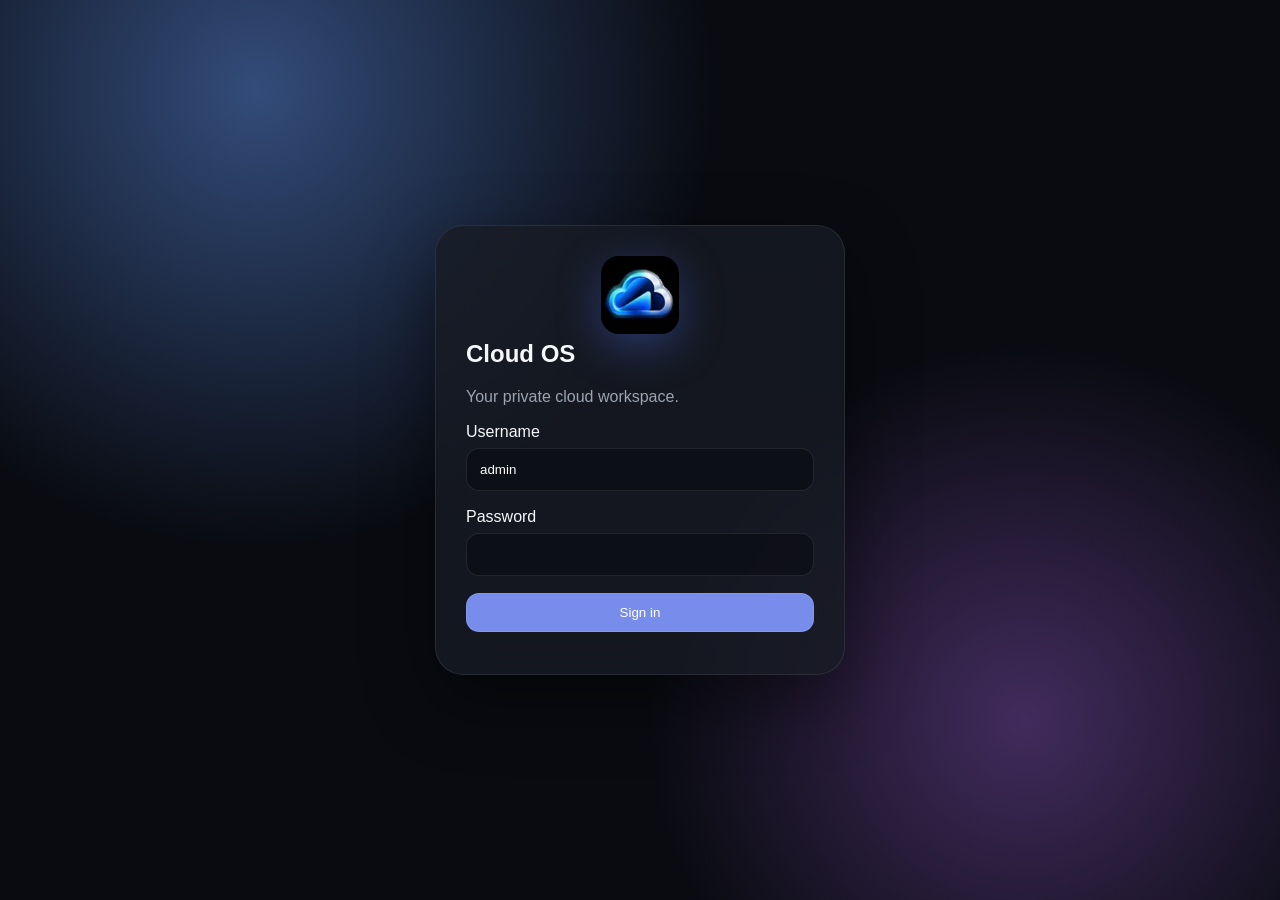
==== cloud_os/dashboard.html @ 3e68dabd "chore: complete Cloud OS application baseline" ====
<!doctype html><html><head><meta charset="utf-8"><meta name="viewport" content="width=device-width,initial-scale=1,viewport-fit=cover"><title>Cloud OS</title><style>
*{box-sizing:border-box}body{margin:0;font-family:-apple-system,BlinkMacSystemFont,"Segoe UI",sans-serif;background:#080a0f;color:#f7f8fb;min-height:100vh}.wall{position:fixed;inset:0;background:radial-gradient(circle at 20% 10%,#334c7a 0,transparent 35%),radial-gradient(circle at 80% 80%,#422b5d 0,transparent 30%),#090b11;z-index:-1}.glass{background:#181b24c7;border:1px solid #ffffff16;backdrop-filter:blur(26px);-webkit-backdrop-filter:blur(26px);box-shadow:0 25px 70px #0007}.hidden{display:none!important}.muted,.small{color:#9ca3b2}.small{font-size:12px}.btn{border:1px solid #ffffff16;background:#ffffff0d;color:white;padding:11px 14px;border-radius:13px;cursor:pointer}.primary{background:#788deb}.boot{position:fixed;inset:0;z-index:99;display:grid;place-items:center;background:#050609;transition:.65s}.boot.hide{opacity:0;visibility:hidden}.bootbox{text-align:center}.mark{width:78px;height:64px;margin:auto;display:grid;place-items:center;animation:float 1.8s ease-in-out infinite;filter:drop-shadow(0 12px 22px #5579ff55)}.mark svg,.mark img{width:100%;height:100%;object-fit:contain;border-radius:18px}.brandmark{display:flex;align-items:center;gap:10px}.brandmark svg,.brandmark img{width:30px;height:30px;object-fit:contain;border-radius:8px;filter:drop-shadow(0 6px 12px #5579ff55)}.loader{width:160px;height:4px;background:#ffffff12;border-radius:8px;margin:25px auto;overflow:hidden}.loader i{display:block;height:100%;width:45%;background:#a9b6ff;animation:load 1.2s ease-in-out infinite}.login{min-height:100dvh;display:grid;place-items:center;padding:20px}.loginbox{width:min(410px,100%);padding:30px;border-radius:28px;animation:rise .55s ease}.field{display:grid;gap:7px;margin:17px 0}.field input{border:1px solid #ffffff17;background:#080a0f88;color:white;padding:13px;border-radius:13px}.loginbox .primary{width:100%}.error{color:#ff9ca6;font-size:13px;margin-top:12px}.app{display:grid;grid-template-columns:240px 1fr;gap:14px;padding:14px;min-height:100dvh}.side{border-radius:26px;padding:18px;display:flex;flex-direction:column;position:sticky;top:14px;height:calc(100dvh - 28px)}.brand{font-weight:750;padding:8px 6px 22px}.nav{display:grid;gap:5px}.nav button{border:0;background:transparent;color:#b5bac8;text-align:left;padding:11px 12px;border-radius:12px;cursor:pointer;transition:.2s}.nav button:hover,.nav button.active{background:#ffffff12;color:white;transform:translateX(2px)}.account{margin-top:auto;border-top:1px solid #ffffff12;padding-top:14px}.main{min-width:0;padding:18px 18px 90px}.top{display:flex;justify-content:space-between;align-items:center;margin-bottom:22px}.top h1{margin:0}.online:before{content:"";display:inline-block;width:8px;height:8px;background:#62d18b;border-radius:50%;margin-right:7px}.grid{display:grid;grid-template-columns:repeat(3,minmax(0,1fr));gap:14px}.card{padding:19px;border-radius:22px;animation:rise .42s ease}.metric b{display:block;font-size:32px;margin:8px 0}.bar{height:6px;background:#ffffff10;border-radius:10px;overflow:hidden}.bar i{display:block;height:100%;background:#8fa2ff;transition:width .7s}.wide{grid-column:1/-1}.list{display:grid;gap:7px}.row{display:flex;justify-content:space-between;padding:12px;border:1px solid #ffffff10;background:#ffffff07;border-radius:13px}.terminal{background:#04060a;border:1px solid #ffffff12;border-radius:18px;overflow:hidden}.lights{padding:10px;border-bottom:1px solid #ffffff10}.lights i{display:inline-block;width:10px;height:10px;border-radius:50%;background:#ff6961;margin-right:5px}.lights i:nth-child(2){background:#ffd05a}.lights i:nth-child(3){background:#63d985}.terminal pre{min-height:300px;max-height:55vh;overflow:auto;margin:0;padding:16px;white-space:pre-wrap;font:13px ui-monospace,monospace}.termform{display:flex;border-top:1px solid #ffffff10}.termform input{flex:1;background:transparent;border:0;color:white;padding:14px}.termform button{background:#ffffff0c;color:white;border:0;padding:0 18px}.mobile{display:none}.hamb{display:none;border:1px solid #ffffff16;background:#ffffff0d;color:white;width:42px;height:42px;border-radius:12px;font-size:22px;line-height:1;cursor:pointer}@keyframes load{from{transform:translateX(-120%)}to{transform:translateX(260%)}}@keyframes float{50%{transform:translateY(-7px)}}@keyframes rise{from{opacity:0;transform:translateY(12px) scale(.985)}to{opacity:1;transform:none}}@media(prefers-reduced-motion:reduce){*{animation:none!important;transition:none!important}}@media(max-width:760px){.app{display:block;padding:0}.side{display:none}.main{padding:20px 14px 70px}.grid{grid-template-columns:1fr}.wide{grid-column:auto}.hamb{display:block}.mobile{display:none;position:fixed;top:72px;right:14px;left:auto;bottom:auto;width:min(280px,calc(100% - 28px));z-index:30;border-radius:19px;padding:8px;flex-direction:column;box-shadow:0 24px 60px #000a}.mobile.open{display:flex;animation:rise .2s ease}.mobile button{border:0;background:transparent;color:#aeb3c0;padding:12px;border-radius:11px;font-size:14px;text-align:left}.mobile button.active{background:#ffffff13;color:white}}
</style></head><body><div class="wall"></div><div id="boot" class="boot"><div class="bootbox"><div class="mark"><img src="[data-uri]" alt="Cloud OS"></div><h2>Cloud OS</h2><div class="loader"><i></i></div><div class="muted">Starting your cloud workspace…</div></div></div><section id="login" class="login hidden"><form id="lf" class="loginbox glass"><div class="mark"><img src="[data-uri]" alt="Cloud OS"></div><h1>Cloud OS</h1><p class="muted">Your private cloud workspace.</p><label class="field">Username<input id="u" value="admin"></label><label class="field">Password<input id="p" type="password"></label><button class="btn primary">Sign in</button><div id="err" class="error"></div></form></section><section id="app" class="app hidden"><aside class="side glass"><div class="brand brandmark"><img src="[data-uri]" alt=""><span>Cloud OS</span></div><nav id="nav" class="nav"></nav><div class="account"><b id="who"></b><div id="role" class="small"></div><button id="logout" class="btn">Sign out</button></div></aside><main class="main"><header class="top"><div><div class="small">Personal cloud server</div><h1 id="title">Overview</h1></div><div style="display:flex;align-items:center;gap:10px"><div class="online small">Online</div><button id="hamb" class="hamb" type="button" aria-label="Open navigation" aria-expanded="false">☰</button></div></header><div id="content"></div></main><nav id="mobile" class="mobile glass"></nav></section>
<script>
const pages=["overview","files","terminal","ai","backups","users","audit","integrations","settings"];let me,page="overview";const q=s=>document.querySelector(s),E=s=>String(s??"").replace(/[&<>]/g,c=>({"&":"&amp;","<":"&lt;",">":"&gt;"}[c]));async function api(u,o={}){let r=await fetch(u,{credentials:"same-origin",...o}),d=await r.json();if(!r.ok)throw(d.detail?.error||d.error||{code:"SYS-001",message:"Request failed"});return d}function nav(){let f=x=>'<button data-p="'+x+'" class="'+(x===page?"active":"")+'">'+x[0].toUpperCase()+x.slice(1)+"</button>";q("#nav").innerHTML=pages.map(f).join("");q("#mobile").innerHTML=pages.map(f).join("");document.querySelectorAll("[data-p]").forEach(b=>b.onclick=()=>{q("#mobile").classList.remove("open");q("#hamb").setAttribute("aria-expanded","false");open(b.dataset.p)})}function show(){q("#login").classList.add("hidden");q("#app").classList.remove("hidden");q("#who").textContent=me.username;q("#role").textContent=me.role;nav();open("overview")}async function start(){setTimeout(()=>q("#boot").classList.add("hide"),650);try{me=await api("/api/me");show()}catch(e){q("#login").classList.remove("hidden")}}q("#lf").onsubmit=async e=>{e.preventDefault();try{let d=await api("/api/login",{method:"POST",headers:{"Content-Type":"application/json"},body:JSON.stringify({username:q("#u").value,password:q("#p").value})});me=d.user;show()}catch(x){q("#err").textContent=x.code+": "+x.message}};q("#hamb").onclick=()=>{let o=q("#mobile").classList.toggle("open");q("#hamb").setAttribute("aria-expanded",String(o));q("#hamb").textContent=o?"×":"☰"};q("#logout").onclick=async()=>{await api("/api/logout",{method:"POST"});location.reload()};function open(p){page=p;nav();q("#title").textContent=p[0].toUpperCase()+p.slice(1);({overview,files,terminal,ai,backups,users,audit,integrations,settings}[p])().catch(x=>q("#content").innerHTML='<div class="card glass">'+E(x.code)+": "+E(x.message)+"</div>")}async function overview(){let d=await api("/api/system"),b=await api("/api/booster");q("#content").innerHTML='<div class="card glass wide" style="margin-bottom:14px"><div class="row"><div><b>Performance Booster</b><div class="small">Raises Cloud OS process scheduling priority. No overclocking.</div></div><button id="boost" class="btn primary">'+(b.mode==="boosted"?"Return Normal":"Boost Cloud OS")+'</button></div></div>'+'<div class="grid">'+[["CPU",d.cpu],["Memory",d.ram],["Storage",d.disk]].map(x=>'<div class="card glass metric"><span class="muted">'+x[0]+'</span><b>'+Math.round(x[1])+'%</b><div class="bar"><i style="width:'+x[1]+'%"></i></div></div>').join("")+'<div class="card glass wide">'+E(d.platform)+' · Cloud OS v'+E(d.version)+' · uptime '+Math.floor(d.uptime/60)+' min</div></div>'}async function files(){let a=await api("/api/files");q("#content").innerHTML='<div class="card glass"><h3>Files</h3><div class="list">'+a.map(x=>'<div class="row"><span>'+E(x.name)+'</span><span class="small">'+(x.directory?"Folder":E(x.size)+" bytes")+'</span></div>').join("")+'</div></div>'}async function terminal(){let s=await api("/api/terminal/shells");q("#content").innerHTML='<div class="terminal"><div class="lights"><i></i><i></i><i></i> '+E(s.shells.join(", "))+'</div><pre id="out">Cloud OS terminal\n</pre><form id="tf" class="termform"><input id="cmd" placeholder="Enter command…"><button>Run</button></form></div>';q("#tf").onsubmit=async e=>{e.preventDefault();let c=q("#cmd").value;q("#cmd").value="";q("#out").textContent+="> "+c+"\n";try{let r=await api("/api/terminal",{method:"POST",headers:{"Content-Type":"application/json"},body:JSON.stringify({command:c,shell:s.shells[0]})});q("#out").textContent+=(r.stdout||"")+(r.stderr||"")}catch(x){q("#out").textContent+=x.code+": "+x.message+"\n"}}}async function ai(){let s=await api("/api/ai/status");q("#content").innerHTML='<div class="grid"><div class="card glass wide"><h3>Cloud OS AI Help</h3><p class="muted">Uses Cloud OS Markdown documentation as local reference context. API keys stay server-side.</p><div class="row"><select id="provider" class="btn">'+Object.entries(s).map(([k,v])=>'<option value="'+k+'">'+k+(v.configured?" · configured":" · not configured")+'</option>').join("")+'</select><button id="setupAI" class="btn">Configure provider</button></div><textarea id="question" style="width:100%;min-height:120px;margin-top:12px;background:#080a0f88;color:white;border:1px solid #ffffff17;border-radius:13px;padding:13px" placeholder="Ask about an error, setup issue, or Cloud OS feature…"></textarea><button id="askAI" class="btn primary" style="margin-top:10px">Ask Cloud OS AI</button><pre id="answer" style="white-space:pre-wrap;line-height:1.55"></pre></div></div>';q("#setupAI").onclick=async()=>{let provider=q("#provider").value,key=prompt("Paste "+provider+" API key. It will be sent only to your Cloud OS server."),model=prompt("Model name (leave blank for default)","");if(!key)return;try{await api("/api/ai/configure",{method:"POST",headers:{"Content-Type":"application/json"},body:JSON.stringify({provider,api_key:key,model:model||""})});ai()}catch(e){alert(e.code+": "+e.message)}};q("#askAI").onclick=async()=>{let prompt=q("#question").value.trim();if(!prompt)return;q("#answer").textContent="Thinking…";try{let r=await api("/api/ai/help",{method:"POST",headers:{"Content-Type":"application/json"},body:JSON.stringify({provider:q("#provider").value,prompt})});q("#answer").textContent=r.answer}catch(e){q("#answer").textContent=e.code+": "+e.message}}}
async function backups(){let a=await api("/api/backups");q("#content").innerHTML='<div class="card glass"><h3>Backups</h3><div class="list">'+a.map(x=>'<div class="row">'+E(x)+'</div>').join("")+'</div></div>'}async function users(){let a=await api("/api/users");q("#content").innerHTML='<div class="card glass"><h3>Users</h3><div class="list">'+a.map(x=>'<div class="row"><span>'+E(x.username)+'</span><span>'+E(x.role)+'</span></div>').join("")+'</div></div>'}async function audit(){let a=await api("/api/audit");q("#content").innerHTML='<div class="card glass"><h3>Audit</h3><div class="list">'+a.slice().reverse().map(x=>'<div class="row"><span>'+E(x.action)+'</span><span class="small">'+E(x.time)+'</span></div>').join("")+'</div></div>'}async function integrations(){let d=await api("/api/integrations");q("#content").innerHTML='<div class="grid">'+Object.entries(d).map(([k,v])=>'<div class="card glass"><h3>'+E(k)+'</h3><pre>'+E(JSON.stringify(v,null,2))+'</pre></div>').join("")+'</div>'}async function settings(){let d=await api("/api/doctor");q("#content").innerHTML='<div class="card glass"><h3>System health</h3><div class="list">'+d.checks.map(x=>'<div class="row"><span>'+E(x.name)+'</span><span>'+(x.ok?"PASS":"WARN")+'</span></div>').join("")+'</div></div>'}start();
</script></body></html>
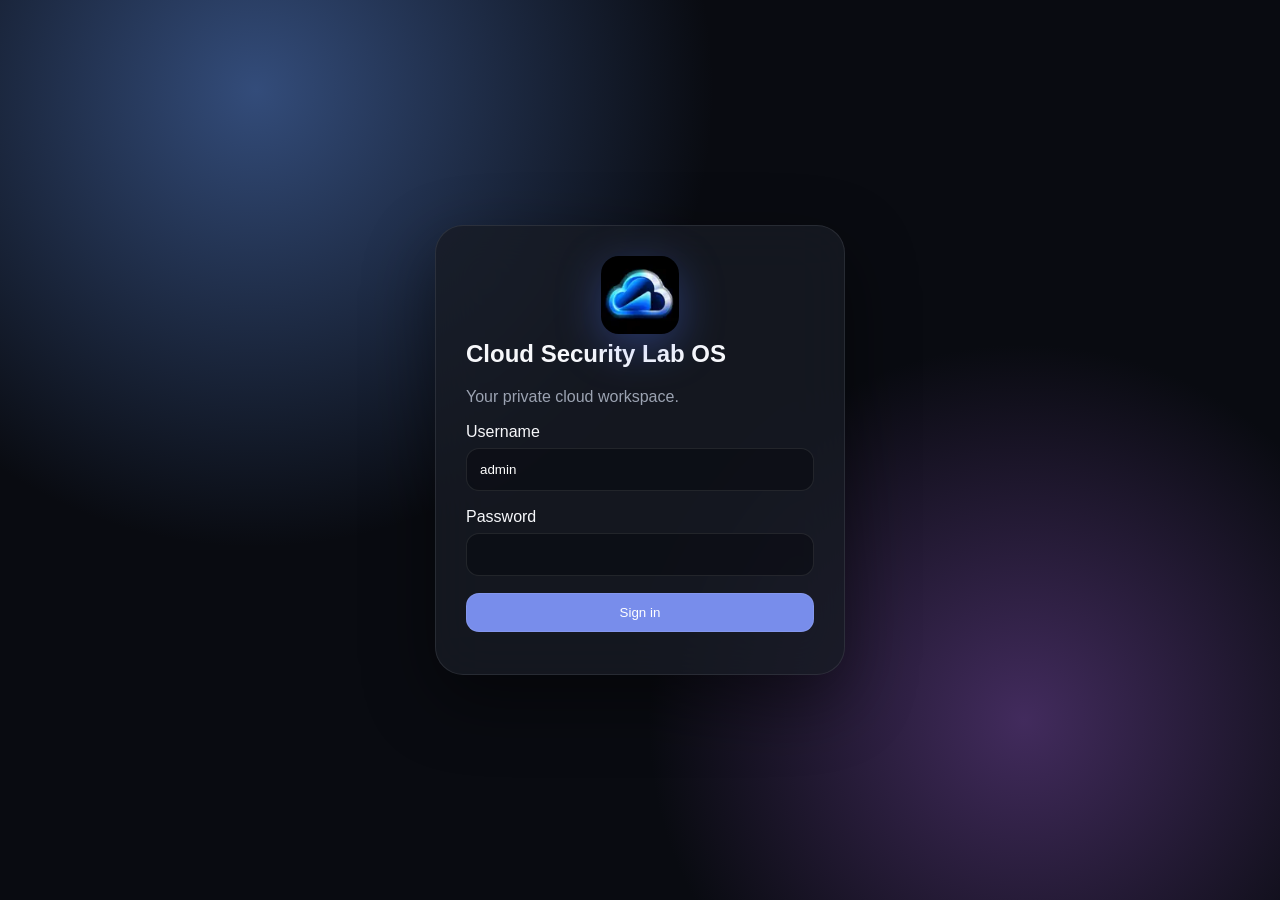
==== commit c8382439: "feat: build real Cloud Security Lab OS" ====
--- a/cloud_os/dashboard.html
+++ b/cloud_os/dashboard.html
@@ -1,7 +1,8 @@
-<!doctype html><html><head><meta charset="utf-8"><meta name="viewport" content="width=device-width,initial-scale=1,viewport-fit=cover"><title>Cloud OS</title><style>
+<!doctype html><html><head><meta charset="utf-8"><meta name="viewport" content="width=device-width,initial-scale=1,viewport-fit=cover"><title>Cloud Security Lab OS</title><style>
 *{box-sizing:border-box}body{margin:0;font-family:-apple-system,BlinkMacSystemFont,"Segoe UI",sans-serif;background:#080a0f;color:#f7f8fb;min-height:100vh}.wall{position:fixed;inset:0;background:radial-gradient(circle at 20% 10%,#334c7a 0,transparent 35%),radial-gradient(circle at 80% 80%,#422b5d 0,transparent 30%),#090b11;z-index:-1}.glass{background:#181b24c7;border:1px solid #ffffff16;backdrop-filter:blur(26px);-webkit-backdrop-filter:blur(26px);box-shadow:0 25px 70px #0007}.hidden{display:none!important}.muted,.small{color:#9ca3b2}.small{font-size:12px}.btn{border:1px solid #ffffff16;background:#ffffff0d;color:white;padding:11px 14px;border-radius:13px;cursor:pointer}.primary{background:#788deb}.boot{position:fixed;inset:0;z-index:99;display:grid;place-items:center;background:#050609;transition:.65s}.boot.hide{opacity:0;visibility:hidden}.bootbox{text-align:center}.mark{width:78px;height:64px;margin:auto;display:grid;place-items:center;animation:float 1.8s ease-in-out infinite;filter:drop-shadow(0 12px 22px #5579ff55)}.mark svg,.mark img{width:100%;height:100%;object-fit:contain;border-radius:18px}.brandmark{display:flex;align-items:center;gap:10px}.brandmark svg,.brandmark img{width:30px;height:30px;object-fit:contain;border-radius:8px;filter:drop-shadow(0 6px 12px #5579ff55)}.loader{width:160px;height:4px;background:#ffffff12;border-radius:8px;margin:25px auto;overflow:hidden}.loader i{display:block;height:100%;width:45%;background:#a9b6ff;animation:load 1.2s ease-in-out infinite}.login{min-height:100dvh;display:grid;place-items:center;padding:20px}.loginbox{width:min(410px,100%);padding:30px;border-radius:28px;animation:rise .55s ease}.field{display:grid;gap:7px;margin:17px 0}.field input{border:1px solid #ffffff17;background:#080a0f88;color:white;padding:13px;border-radius:13px}.loginbox .primary{width:100%}.error{color:#ff9ca6;font-size:13px;margin-top:12px}.app{display:grid;grid-template-columns:240px 1fr;gap:14px;padding:14px;min-height:100dvh}.side{border-radius:26px;padding:18px;display:flex;flex-direction:column;position:sticky;top:14px;height:calc(100dvh - 28px)}.brand{font-weight:750;padding:8px 6px 22px}.nav{display:grid;gap:5px}.nav button{border:0;background:transparent;color:#b5bac8;text-align:left;padding:11px 12px;border-radius:12px;cursor:pointer;transition:.2s}.nav button:hover,.nav button.active{background:#ffffff12;color:white;transform:translateX(2px)}.account{margin-top:auto;border-top:1px solid #ffffff12;padding-top:14px}.main{min-width:0;padding:18px 18px 90px}.top{display:flex;justify-content:space-between;align-items:center;margin-bottom:22px}.top h1{margin:0}.online:before{content:"";display:inline-block;width:8px;height:8px;background:#62d18b;border-radius:50%;margin-right:7px}.grid{display:grid;grid-template-columns:repeat(3,minmax(0,1fr));gap:14px}.card{padding:19px;border-radius:22px;animation:rise .42s ease}.metric b{display:block;font-size:32px;margin:8px 0}.bar{height:6px;background:#ffffff10;border-radius:10px;overflow:hidden}.bar i{display:block;height:100%;background:#8fa2ff;transition:width .7s}.wide{grid-column:1/-1}.list{display:grid;gap:7px}.row{display:flex;justify-content:space-between;padding:12px;border:1px solid #ffffff10;background:#ffffff07;border-radius:13px}.terminal{background:#04060a;border:1px solid #ffffff12;border-radius:18px;overflow:hidden}.lights{padding:10px;border-bottom:1px solid #ffffff10}.lights i{display:inline-block;width:10px;height:10px;border-radius:50%;background:#ff6961;margin-right:5px}.lights i:nth-child(2){background:#ffd05a}.lights i:nth-child(3){background:#63d985}.terminal pre{min-height:300px;max-height:55vh;overflow:auto;margin:0;padding:16px;white-space:pre-wrap;font:13px ui-monospace,monospace}.termform{display:flex;border-top:1px solid #ffffff10}.termform input{flex:1;background:transparent;border:0;color:white;padding:14px}.termform button{background:#ffffff0c;color:white;border:0;padding:0 18px}.mobile{display:none}.hamb{display:none;border:1px solid #ffffff16;background:#ffffff0d;color:white;width:42px;height:42px;border-radius:12px;font-size:22px;line-height:1;cursor:pointer}@keyframes load{from{transform:translateX(-120%)}to{transform:translateX(260%)}}@keyframes float{50%{transform:translateY(-7px)}}@keyframes rise{from{opacity:0;transform:translateY(12px) scale(.985)}to{opacity:1;transform:none}}@media(prefers-reduced-motion:reduce){*{animation:none!important;transition:none!important}}@media(max-width:760px){.app{display:block;padding:0}.side{display:none}.main{padding:20px 14px 70px}.grid{grid-template-columns:1fr}.wide{grid-column:auto}.hamb{display:block}.mobile{display:none;position:fixed;top:72px;right:14px;left:auto;bottom:auto;width:min(280px,calc(100% - 28px));z-index:30;border-radius:19px;padding:8px;flex-direction:column;box-shadow:0 24px 60px #000a}.mobile.open{display:flex;animation:rise .2s ease}.mobile button{border:0;background:transparent;color:#aeb3c0;padding:12px;border-radius:11px;font-size:14px;text-align:left}.mobile button.active{background:#ffffff13;color:white}}
-</style></head><body><div class="wall"></div><div id="boot" class="boot"><div class="bootbox"><div class="mark"><img src="[data-uri]" alt="Cloud OS"></div><h2>Cloud OS</h2><div class="loader"><i></i></div><div class="muted">Starting your cloud workspace…</div></div></div><section id="login" class="login hidden"><form id="lf" class="loginbox glass"><div class="mark"><img src="[data-uri]" alt="Cloud OS"></div><h1>Cloud OS</h1><p class="muted">Your private cloud workspace.</p><label class="field">Username<input id="u" value="admin"></label><label class="field">Password<input id="p" type="password"></label><button class="btn primary">Sign in</button><div id="err" class="error"></div></form></section><section id="app" class="app hidden"><aside class="side glass"><div class="brand brandmark"><img src="[data-uri]" alt=""><span>Cloud OS</span></div><nav id="nav" class="nav"></nav><div class="account"><b id="who"></b><div id="role" class="small"></div><button id="logout" class="btn">Sign out</button></div></aside><main class="main"><header class="top"><div><div class="small">Personal cloud server</div><h1 id="title">Overview</h1></div><div style="display:flex;align-items:center;gap:10px"><div class="online small">Online</div><button id="hamb" class="hamb" type="button" aria-label="Open navigation" aria-expanded="false">☰</button></div></header><div id="content"></div></main><nav id="mobile" class="mobile glass"></nav></section>
+</style></head><body><div class="wall"></div><div id="boot" class="boot"><div class="bootbox"><div class="mark"><img src="[data-uri]" alt="Cloud OS"></div><h2>Cloud Security Lab OS</h2><div class="loader"><i></i></div><div class="muted">Starting your cloud workspace…</div></div></div><section id="login" class="login hidden"><form id="lf" class="loginbox glass"><div class="mark"><img src="[data-uri]" alt="Cloud OS"></div><h1>Cloud Security Lab OS</h1><p class="muted">Your private cloud workspace.</p><label class="field">Username<input id="u" value="admin"></label><label class="field">Password<input id="p" type="password"></label><button class="btn primary">Sign in</button><div id="err" class="error"></div></form></section><section id="app" class="app hidden"><aside class="side glass"><div class="brand brandmark"><img src="[data-uri]" alt=""><span>Cloud Security Lab OS</span></div><nav id="nav" class="nav"></nav><div class="account"><b id="who"></b><div id="role" class="small"></div><button id="logout" class="btn">Sign out</button></div></aside><main class="main"><header class="top"><div><div class="small">Cloud security workstation</div><h1 id="title">Overview</h1></div><div style="display:flex;align-items:center;gap:10px"><div class="online small">Online</div><button id="hamb" class="hamb" type="button" aria-label="Open navigation" aria-expanded="false">☰</button></div></header><div id="content"></div></main><nav id="mobile" class="mobile glass"></nav></section>
 <script>
-const pages=["overview","files","terminal","ai","backups","users","audit","integrations","settings"];let me,page="overview";const q=s=>document.querySelector(s),E=s=>String(s??"").replace(/[&<>]/g,c=>({"&":"&amp;","<":"&lt;",">":"&gt;"}[c]));async function api(u,o={}){let r=await fetch(u,{credentials:"same-origin",...o}),d=await r.json();if(!r.ok)throw(d.detail?.error||d.error||{code:"SYS-001",message:"Request failed"});return d}function nav(){let f=x=>'<button data-p="'+x+'" class="'+(x===page?"active":"")+'">'+x[0].toUpperCase()+x.slice(1)+"</button>";q("#nav").innerHTML=pages.map(f).join("");q("#mobile").innerHTML=pages.map(f).join("");document.querySelectorAll("[data-p]").forEach(b=>b.onclick=()=>{q("#mobile").classList.remove("open");q("#hamb").setAttribute("aria-expanded","false");open(b.dataset.p)})}function show(){q("#login").classList.add("hidden");q("#app").classList.remove("hidden");q("#who").textContent=me.username;q("#role").textContent=me.role;nav();open("overview")}async function start(){setTimeout(()=>q("#boot").classList.add("hide"),650);try{me=await api("/api/me");show()}catch(e){q("#login").classList.remove("hidden")}}q("#lf").onsubmit=async e=>{e.preventDefault();try{let d=await api("/api/login",{method:"POST",headers:{"Content-Type":"application/json"},body:JSON.stringify({username:q("#u").value,password:q("#p").value})});me=d.user;show()}catch(x){q("#err").textContent=x.code+": "+x.message}};q("#hamb").onclick=()=>{let o=q("#mobile").classList.toggle("open");q("#hamb").setAttribute("aria-expanded",String(o));q("#hamb").textContent=o?"×":"☰"};q("#logout").onclick=async()=>{await api("/api/logout",{method:"POST"});location.reload()};function open(p){page=p;nav();q("#title").textContent=p[0].toUpperCase()+p.slice(1);({overview,files,terminal,ai,backups,users,audit,integrations,settings}[p])().catch(x=>q("#content").innerHTML='<div class="card glass">'+E(x.code)+": "+E(x.message)+"</div>")}async function overview(){let d=await api("/api/system"),b=await api("/api/booster");q("#content").innerHTML='<div class="card glass wide" style="margin-bottom:14px"><div class="row"><div><b>Performance Booster</b><div class="small">Raises Cloud OS process scheduling priority. No overclocking.</div></div><button id="boost" class="btn primary">'+(b.mode==="boosted"?"Return Normal":"Boost Cloud OS")+'</button></div></div>'+'<div class="grid">'+[["CPU",d.cpu],["Memory",d.ram],["Storage",d.disk]].map(x=>'<div class="card glass metric"><span class="muted">'+x[0]+'</span><b>'+Math.round(x[1])+'%</b><div class="bar"><i style="width:'+x[1]+'%"></i></div></div>').join("")+'<div class="card glass wide">'+E(d.platform)+' · Cloud OS v'+E(d.version)+' · uptime '+Math.floor(d.uptime/60)+' min</div></div>'}async function files(){let a=await api("/api/files");q("#content").innerHTML='<div class="card glass"><h3>Files</h3><div class="list">'+a.map(x=>'<div class="row"><span>'+E(x.name)+'</span><span class="small">'+(x.directory?"Folder":E(x.size)+" bytes")+'</span></div>').join("")+'</div></div>'}async function terminal(){let s=await api("/api/terminal/shells");q("#content").innerHTML='<div class="terminal"><div class="lights"><i></i><i></i><i></i> '+E(s.shells.join(", "))+'</div><pre id="out">Cloud OS terminal\n</pre><form id="tf" class="termform"><input id="cmd" placeholder="Enter command…"><button>Run</button></form></div>';q("#tf").onsubmit=async e=>{e.preventDefault();let c=q("#cmd").value;q("#cmd").value="";q("#out").textContent+="> "+c+"\n";try{let r=await api("/api/terminal",{method:"POST",headers:{"Content-Type":"application/json"},body:JSON.stringify({command:c,shell:s.shells[0]})});q("#out").textContent+=(r.stdout||"")+(r.stderr||"")}catch(x){q("#out").textContent+=x.code+": "+x.message+"\n"}}}async function ai(){let s=await api("/api/ai/status");q("#content").innerHTML='<div class="grid"><div class="card glass wide"><h3>Cloud OS AI Help</h3><p class="muted">Uses Cloud OS Markdown documentation as local reference context. API keys stay server-side.</p><div class="row"><select id="provider" class="btn">'+Object.entries(s).map(([k,v])=>'<option value="'+k+'">'+k+(v.configured?" · configured":" · not configured")+'</option>').join("")+'</select><button id="setupAI" class="btn">Configure provider</button></div><textarea id="question" style="width:100%;min-height:120px;margin-top:12px;background:#080a0f88;color:white;border:1px solid #ffffff17;border-radius:13px;padding:13px" placeholder="Ask about an error, setup issue, or Cloud OS feature…"></textarea><button id="askAI" class="btn primary" style="margin-top:10px">Ask Cloud OS AI</button><pre id="answer" style="white-space:pre-wrap;line-height:1.55"></pre></div></div>';q("#setupAI").onclick=async()=>{let provider=q("#provider").value,key=prompt("Paste "+provider+" API key. It will be sent only to your Cloud OS server."),model=prompt("Model name (leave blank for default)","");if(!key)return;try{await api("/api/ai/configure",{method:"POST",headers:{"Content-Type":"application/json"},body:JSON.stringify({provider,api_key:key,model:model||""})});ai()}catch(e){alert(e.code+": "+e.message)}};q("#askAI").onclick=async()=>{let prompt=q("#question").value.trim();if(!prompt)return;q("#answer").textContent="Thinking…";try{let r=await api("/api/ai/help",{method:"POST",headers:{"Content-Type":"application/json"},body:JSON.stringify({provider:q("#provider").value,prompt})});q("#answer").textContent=r.answer}catch(e){q("#answer").textContent=e.code+": "+e.message}}}
+const pages=["overview","labs","files","terminal","ai","backups","users","audit","integrations","settings"];let me,page="overview";const q=s=>document.querySelector(s),E=s=>String(s??"").replace(/[&<>]/g,c=>({"&":"&amp;","<":"&lt;",">":"&gt;"}[c]));async function api(u,o={}){let r=await fetch(u,{credentials:"same-origin",...o}),d=await r.json();if(!r.ok)throw(d.detail?.error||d.error||{code:"SYS-001",message:"Request failed"});return d}function nav(){let f=x=>'<button data-p="'+x+'" class="'+(x===page?"active":"")+'">'+x[0].toUpperCase()+x.slice(1)+"</button>";q("#nav").innerHTML=pages.map(f).join("");q("#mobile").innerHTML=pages.map(f).join("");document.querySelectorAll("[data-p]").forEach(b=>b.onclick=()=>{q("#mobile").classList.remove("open");q("#hamb").setAttribute("aria-expanded","false");open(b.dataset.p)})}function show(){q("#login").classList.add("hidden");q("#app").classList.remove("hidden");q("#who").textContent=me.username;q("#role").textContent=me.role;nav();open("overview")}async function start(){setTimeout(()=>q("#boot").classList.add("hide"),650);try{me=await api("/api/me");show()}catch(e){q("#login").classList.remove("hidden")}}q("#lf").onsubmit=async e=>{e.preventDefault();try{let d=await api("/api/login",{method:"POST",headers:{"Content-Type":"application/json"},body:JSON.stringify({username:q("#u").value,password:q("#p").value})});me=d.user;show()}catch(x){q("#err").textContent=x.code+": "+x.message}};q("#hamb").onclick=()=>{let o=q("#mobile").classList.toggle("open");q("#hamb").setAttribute("aria-expanded",String(o));q("#hamb").textContent=o?"×":"☰"};q("#logout").onclick=async()=>{await api("/api/logout",{method:"POST"});location.reload()};function open(p){page=p;nav();q("#title").textContent=p[0].toUpperCase()+p.slice(1);({overview,labs,files,terminal,ai,backups,users,audit,integrations,settings}[p])().catch(x=>q("#content").innerHTML='<div class="card glass">'+E(x.code)+": "+E(x.message)+"</div>")}async function overview(){let d=await api("/api/system"),b=await api("/api/booster");q("#content").innerHTML='<div class="card glass wide" style="margin-bottom:14px"><div class="row"><div><b>Performance Booster</b><div class="small">Raises Cloud OS process scheduling priority. No overclocking.</div></div><button id="boost" class="btn primary">'+(b.mode==="boosted"?"Return Normal":"Boost Cloud OS")+'</button></div></div>'+'<div class="grid">'+[["CPU",d.cpu],["Memory",d.ram],["Storage",d.disk]].map(x=>'<div class="card glass metric"><span class="muted">'+x[0]+'</span><b>'+Math.round(x[1])+'%</b><div class="bar"><i style="width:'+x[1]+'%"></i></div></div>').join("")+'<div class="card glass wide">'+E(d.platform)+' · Cloud OS v'+E(d.version)+' · uptime '+Math.floor(d.uptime/60)+' min</div></div>'}async function labs(){let a=await api("/api/labs"),p=await api("/api/labs/progress"),c=await api("/api/cloud/status");q("#content").innerHTML='<div class="card glass wide" style="margin-bottom:14px"><h3>Real Cloud Connections</h3><div class="row"><span>AWS CLI</span><span>'+(c.aws.authenticated?"Authenticated":c.aws.installed?"Sign-in required":"Not installed")+'</span></div><div class="row"><span>Azure CLI</span><span>'+(c.azure.authenticated?"Authenticated":c.azure.installed?"Sign-in required":"Not installed")+'</span></div></div><div class="grid">'+a.map(x=>'<div class="card glass"><div class="small">Module '+x.module+' · '+E(x.provider.toUpperCase())+'</div><h3>'+E(x.title)+'</h3><p class="muted">'+x.topics.map(E).join(" · ")+'</p><div class="small">'+(p[x.id]?.passed?"Verified":"Not verified")+'</div><button class="btn primary labverify" data-id="'+E(x.id)+'" style="margin-top:10px">Verify real environment</button></div>').join("")+'</div>';document.querySelectorAll(".labverify").forEach(b=>b.onclick=async()=>{b.disabled=true;b.textContent="Checking…";try{let r=await api("/api/labs/"+encodeURIComponent(b.dataset.id)+"/verify",{method:"POST"});alert(r.passed?"Environment verified":"Verification failed");labs()}catch(e){alert(e.code+": "+e.message);b.disabled=false;b.textContent="Verify real environment"}})}
+async function files(){let a=await api("/api/files");q("#content").innerHTML='<div class="card glass"><h3>Files</h3><div class="list">'+a.map(x=>'<div class="row"><span>'+E(x.name)+'</span><span class="small">'+(x.directory?"Folder":E(x.size)+" bytes")+'</span></div>').join("")+'</div></div>'}async function terminal(){let s=await api("/api/terminal/shells");q("#content").innerHTML='<div class="terminal"><div class="lights"><i></i><i></i><i></i> '+E(s.shells.join(", "))+'</div><pre id="out">Cloud OS terminal\n</pre><form id="tf" class="termform"><input id="cmd" placeholder="Enter command…"><button>Run</button></form></div>';q("#tf").onsubmit=async e=>{e.preventDefault();let c=q("#cmd").value;q("#cmd").value="";q("#out").textContent+="> "+c+"\n";try{let r=await api("/api/terminal",{method:"POST",headers:{"Content-Type":"application/json"},body:JSON.stringify({command:c,shell:s.shells[0]})});q("#out").textContent+=(r.stdout||"")+(r.stderr||"")}catch(x){q("#out").textContent+=x.code+": "+x.message+"\n"}}}async function ai(){let s=await api("/api/ai/status");q("#content").innerHTML='<div class="grid"><div class="card glass wide"><h3>Cloud OS AI Help</h3><p class="muted">Uses Cloud OS Markdown documentation as local reference context. API keys stay server-side.</p><div class="row"><select id="provider" class="btn">'+Object.entries(s).map(([k,v])=>'<option value="'+k+'">'+k+(v.configured?" · configured":" · not configured")+'</option>').join("")+'</select><button id="setupAI" class="btn">Configure provider</button></div><textarea id="question" style="width:100%;min-height:120px;margin-top:12px;background:#080a0f88;color:white;border:1px solid #ffffff17;border-radius:13px;padding:13px" placeholder="Ask about an error, setup issue, or Cloud OS feature…"></textarea><button id="askAI" class="btn primary" style="margin-top:10px">Ask Cloud OS AI</button><pre id="answer" style="white-space:pre-wrap;line-height:1.55"></pre></div></div>';q("#setupAI").onclick=async()=>{let provider=q("#provider").value,key=prompt("Paste "+provider+" API key. It will be sent only to your Cloud OS server."),model=prompt("Model name (leave blank for default)","");if(!key)return;try{await api("/api/ai/configure",{method:"POST",headers:{"Content-Type":"application/json"},body:JSON.stringify({provider,api_key:key,model:model||""})});ai()}catch(e){alert(e.code+": "+e.message)}};q("#askAI").onclick=async()=>{let prompt=q("#question").value.trim();if(!prompt)return;q("#answer").textContent="Thinking…";try{let r=await api("/api/ai/help",{method:"POST",headers:{"Content-Type":"application/json"},body:JSON.stringify({provider:q("#provider").value,prompt})});q("#answer").textContent=r.answer}catch(e){q("#answer").textContent=e.code+": "+e.message}}}
 async function backups(){let a=await api("/api/backups");q("#content").innerHTML='<div class="card glass"><h3>Backups</h3><div class="list">'+a.map(x=>'<div class="row">'+E(x)+'</div>').join("")+'</div></div>'}async function users(){let a=await api("/api/users");q("#content").innerHTML='<div class="card glass"><h3>Users</h3><div class="list">'+a.map(x=>'<div class="row"><span>'+E(x.username)+'</span><span>'+E(x.role)+'</span></div>').join("")+'</div></div>'}async function audit(){let a=await api("/api/audit");q("#content").innerHTML='<div class="card glass"><h3>Audit</h3><div class="list">'+a.slice().reverse().map(x=>'<div class="row"><span>'+E(x.action)+'</span><span class="small">'+E(x.time)+'</span></div>').join("")+'</div></div>'}async function integrations(){let d=await api("/api/integrations");q("#content").innerHTML='<div class="grid">'+Object.entries(d).map(([k,v])=>'<div class="card glass"><h3>'+E(k)+'</h3><pre>'+E(JSON.stringify(v,null,2))+'</pre></div>').join("")+'</div>'}async function settings(){let d=await api("/api/doctor");q("#content").innerHTML='<div class="card glass"><h3>System health</h3><div class="list">'+d.checks.map(x=>'<div class="row"><span>'+E(x.name)+'</span><span>'+(x.ok?"PASS":"WARN")+'</span></div>').join("")+'</div></div>'}start();
 </script></body></html>
